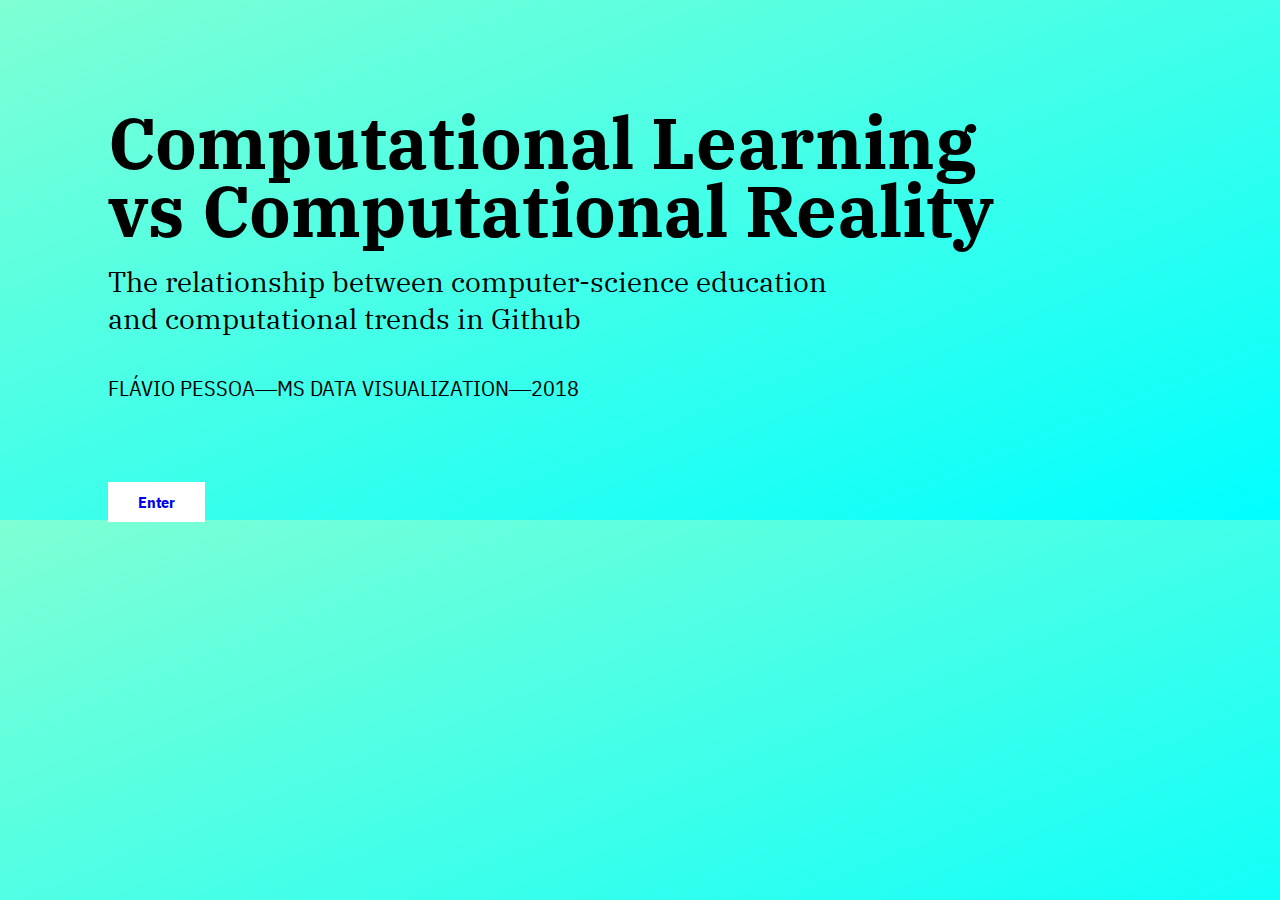
==== thesis/index.html @ eed4825b "Update index.html" ====
<!DOCTYPE html>
<html>
<title>Computational Learning vs Computational Reality</title>
        
<link href="https://fonts.googleapis.com/css?family=Open+Sans:400,700|IBM+Plex+Sans+Condensed:400,400i,700,700i|IBM+Plex+Serif:200,200i,400,400i,700,700i" rel="stylesheet">
	
	<style>
        body {
        background: linear-gradient(to bottom right, aquamarine, aqua);
	}
		
	.margin {
	padding: 100px 0px 0px 100px;
	}
		
        h1 {
	font-family: 'IBM Plex Serif';
	font-weight: 700;
	line-height: 95%;
	padding: 0;
	margin: 0;
	color: black;
	font-size: 72px;
        }
	
	h2 {
	font-family: 'IBM Plex Serif';
	font-weight: 400;
	padding: 0;
	margin: 0;
	color: black;
	font-size: 28px;
        }
		
	h3 {
	font-family: 'IBM Plex Sans Condensed';
	font-weight: 400;
	padding: 0;
	margin: 0;
	color: black;
	text-transform: uppercase;
	font-size: 22px;
        }
		
	a:link {
	font-family:'IBM Plex Sans Condensed';
	font-size: 16px;
	font-weight: 700;
   	font-color: white;
	text-decoration: none;
    	background-color: white;
	padding: 10px 30px 10px 30px;
	}

	a:hover {
	font-family:'IBM Plex Sans Condensed';
	font-size: 16px;
	font-weight: 700;
   	font-color: light gray;
	text-decoration: none;
    	background-color: white;
	padding: 10px 30px 10px 30px;
	}
		
	a:active {
	font-family:'IBM Plex Sans Condensed';
	font-size: 16px;
	font-weight: 700;
   	font-color: white;
	text-decoration: none;
    	background-color: white;
	padding: 10px 30px 10px 30px;
	}

	</style>
	
	<body>
	<div class="margin">
	<h1> Computational Learning <br> vs Computational Reality </h1> <br>
	<h2> The relationship between <bold> computer-science education </bold> <br> and <bold>computational trends in Github </bold> </h2>
	<br>
	<br>
	<h3> Flávio Pessoa&#8213;MS Data Visualization&#8213;2018 </h3>
	<br>
	<br>
	<br>
	<br>
	<br>
	<div style='button'> <a href="graphics.html">Enter</a> </div>
	</div>
	</body>
</html>
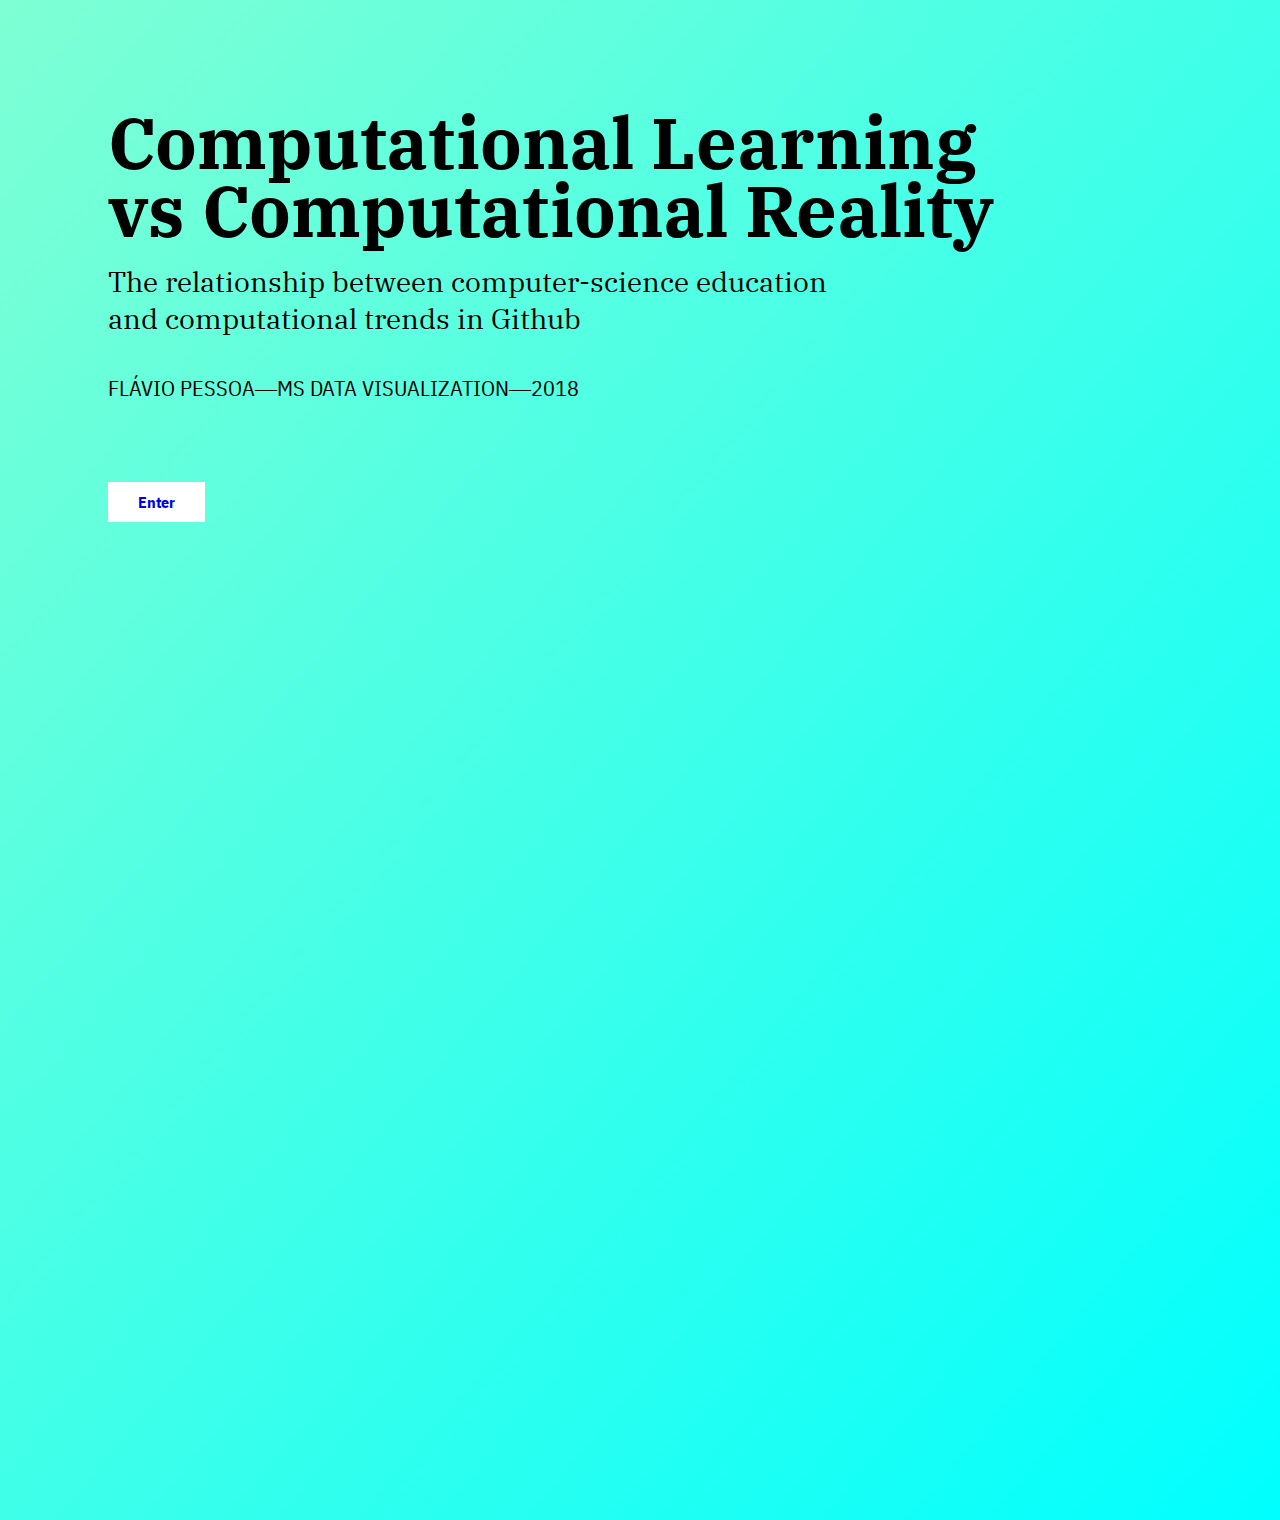
==== commit c029483b: "Update index.html" ====
--- a/thesis/index.html
+++ b/thesis/index.html
@@ -10,7 +10,7 @@
 	}
 		
 	.margin {
-	padding: 100px 0px 0px 100px;
+	padding: 100px 0px 1000px 100px;
 	}
 		
         h1 {
@@ -77,7 +77,7 @@
 	<body>
 	<div class="margin">
 	<h1> Computational Learning <br> vs Computational Reality </h1> <br>
-	<h2> The relationship between <bold> computer-science education </bold> <br> and <bold>computational trends in Github </bold> </h2>
+	<h2> The relationship between computer-science education <br> and computational trends in Github </h2>
 	<br>
 	<br>
 	<h3> Flávio Pessoa&#8213;MS Data Visualization&#8213;2018 </h3>
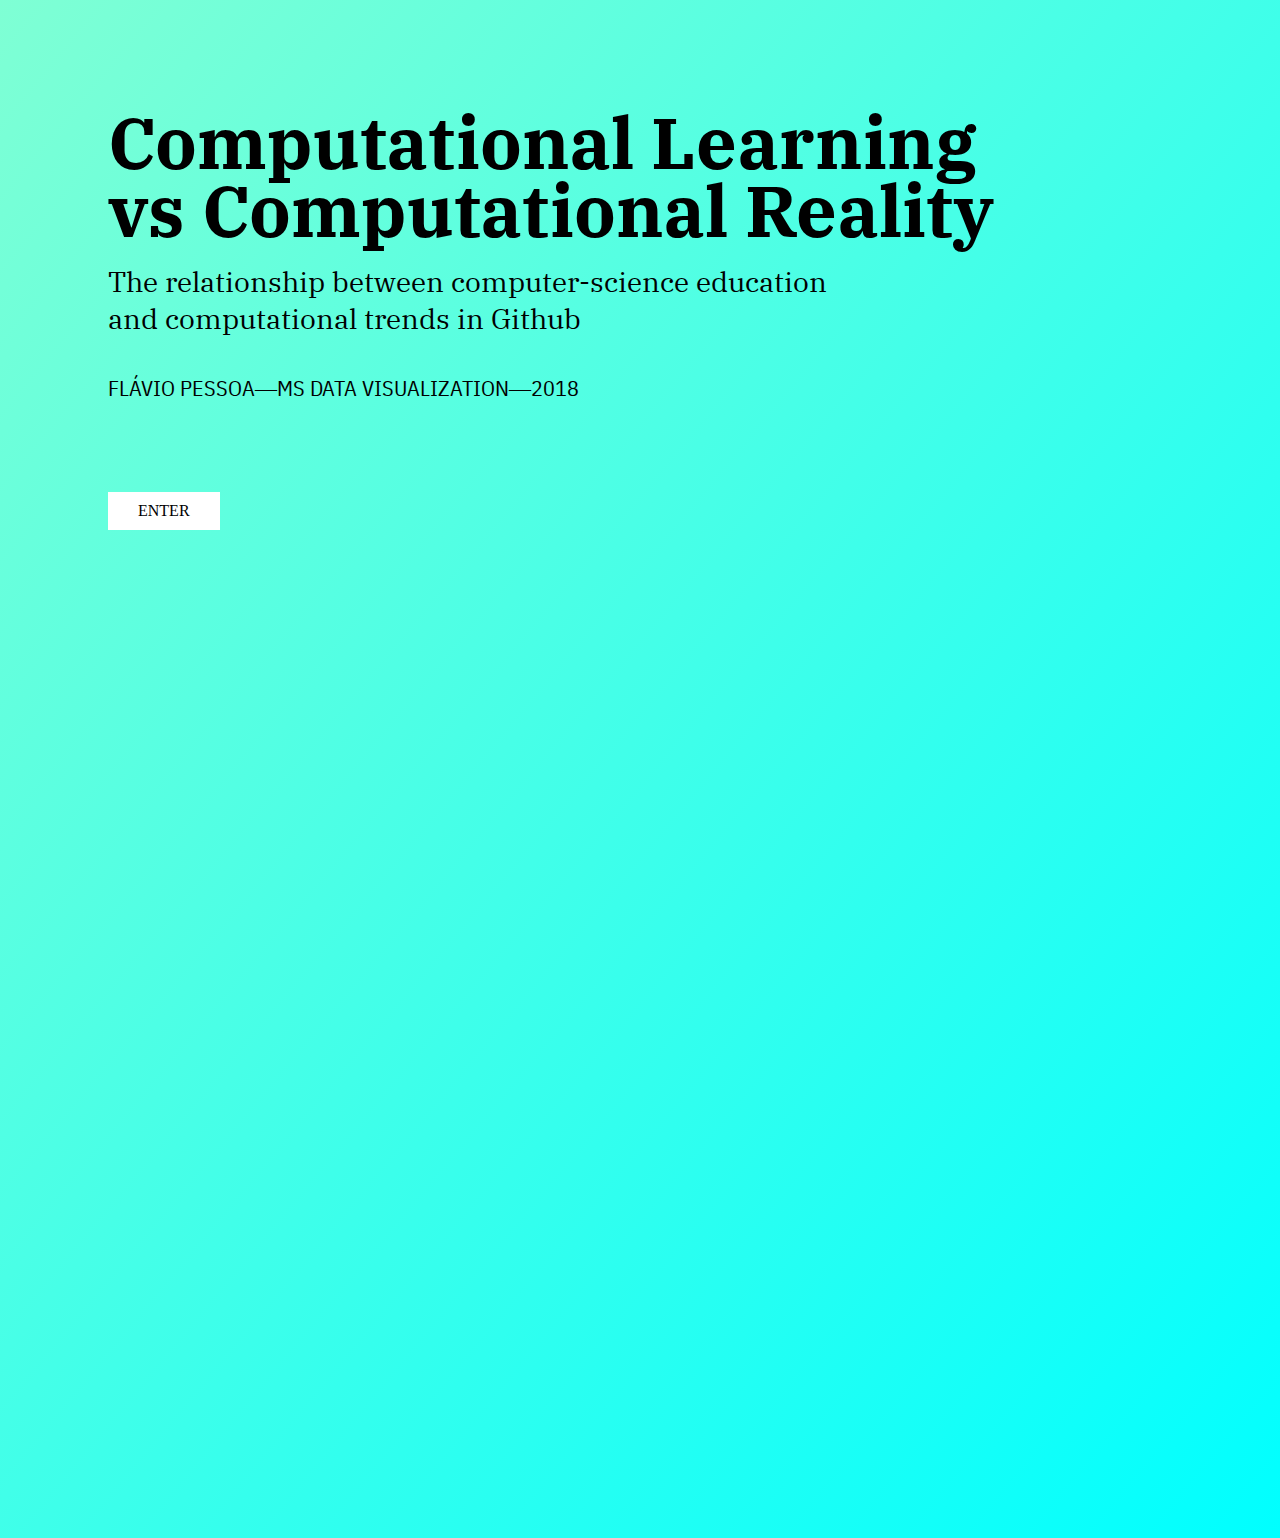
==== commit 379ad519: "Update index.html" ====
--- a/thesis/index.html
+++ b/thesis/index.html
@@ -42,35 +42,28 @@
 	font-size: 22px;
         }
 		
-	a:link {
-	font-family:'IBM Plex Sans Condensed';
-	font-size: 16px;
-	font-weight: 700;
-   	font-color: white;
-	text-decoration: none;
-    	background-color: white;
-	padding: 10px 30px 10px 30px;
-	}
+	.link-style {
+	     font-family: 'Open Sans';
+	     font-weight: 400;
+	     color: black;
+	     text-transform: uppercase;
+	     font-size: 14px;
+	     letter-spacing: 5px;
+	     }
 
-	a:hover {
-	font-family:'IBM Plex Sans Condensed';
-	font-size: 16px;
-	font-weight: 700;
-   	font-color: light gray;
-	text-decoration: none;
-    	background-color: white;
-	padding: 10px 30px 10px 30px;
-	}
-		
-	a:active {
-	font-family:'IBM Plex Sans Condensed';
-	font-size: 16px;
-	font-weight: 700;
-   	font-color: white;
-	text-decoration: none;
-    	background-color: white;
-	padding: 10px 30px 10px 30px;
-	}
+	    a:link, a:visited {
+	    background-color: white;
+	    color: black;
+	    padding: 10px 30px;
+	    text-align: center; 
+	    text-decoration: none;
+	    text-transform: uppercase;
+	    display: inline-block;
+	    }
+
+	    a:hover, a:active {
+	    background-color: lightgray;
+	    }
 
 	</style>
 	
@@ -86,7 +79,7 @@
 	<br>
 	<br>
 	<br>
-	<div style='button'> <a href="graphics.html">Enter</a> </div>
+	<div> <a href="graphics.html">Enter</a> </div>
 	</div>
 	</body>
 </html>
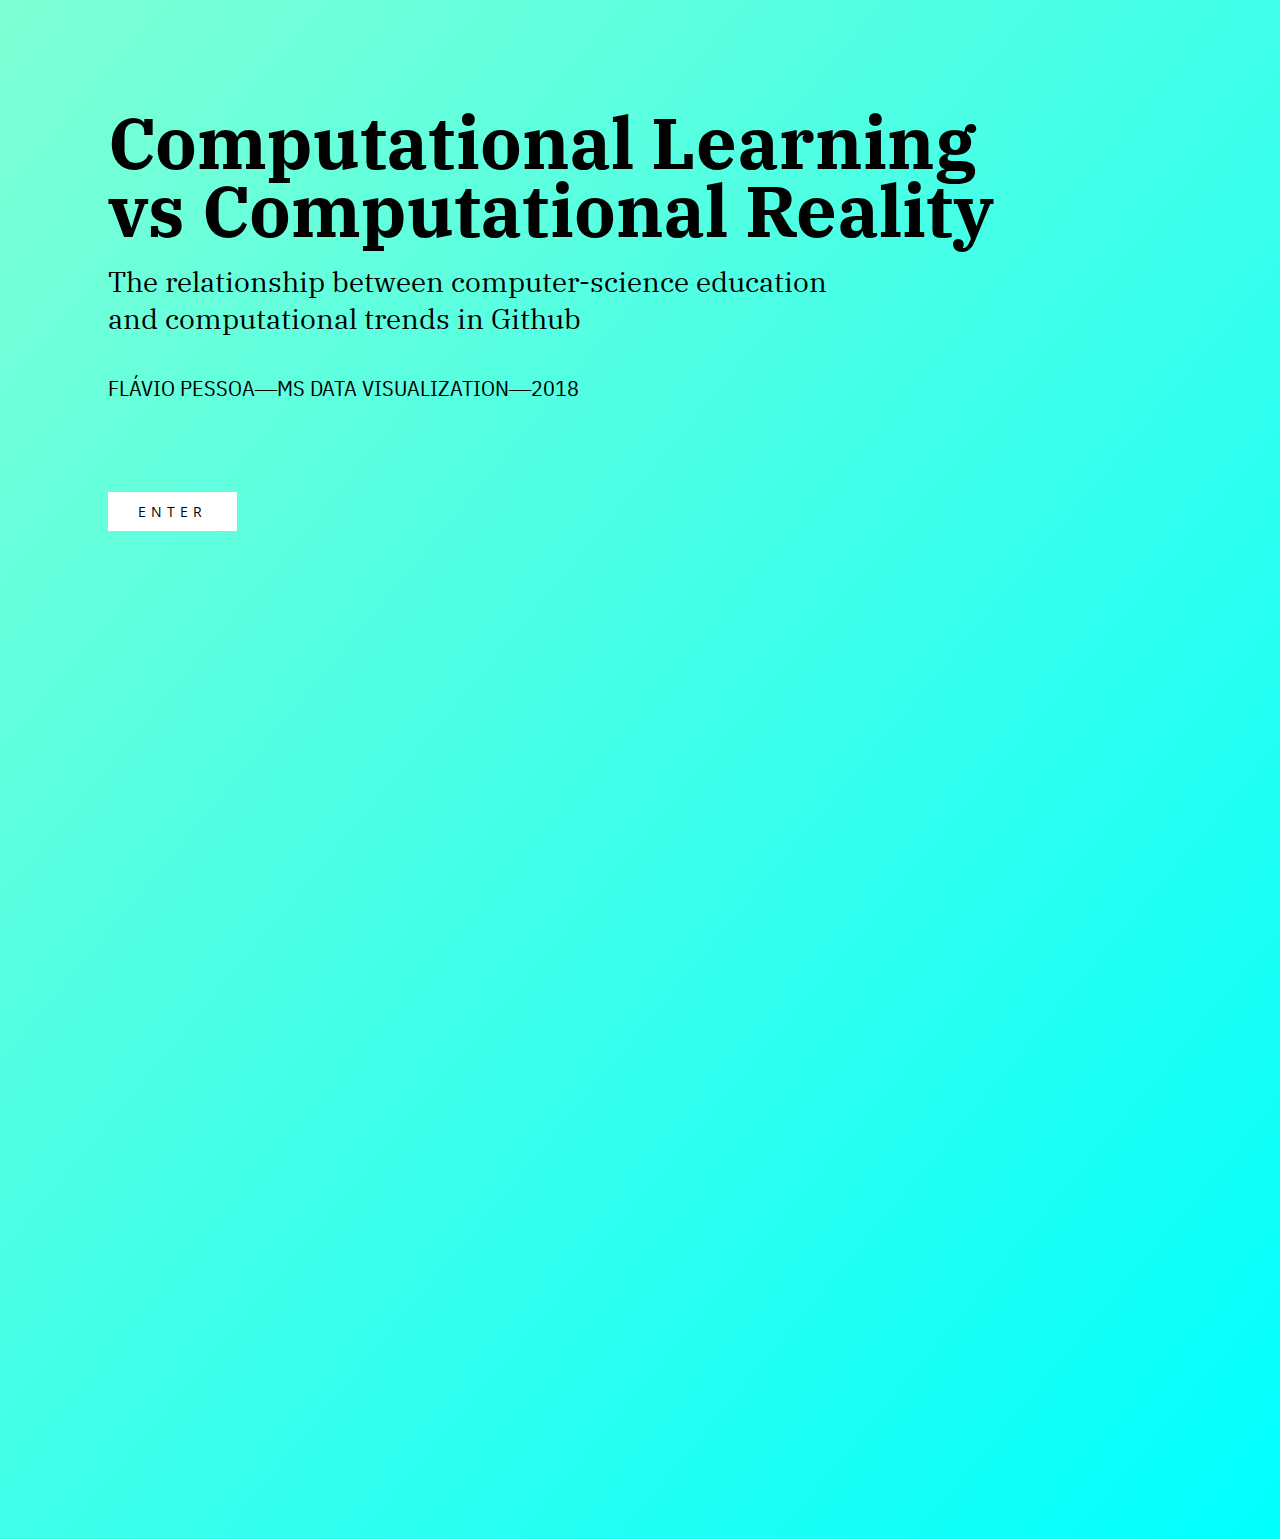
==== commit bebce3ae: "Update index.html" ====
--- a/thesis/index.html
+++ b/thesis/index.html
@@ -79,7 +79,7 @@
 	<br>
 	<br>
 	<br>
-	<div> <a href="graphics.html">Enter</a> </div>
+	<div class='link-style'> <a href="graphics.html">Enter</a> </div>
 	</div>
 	</body>
 </html>
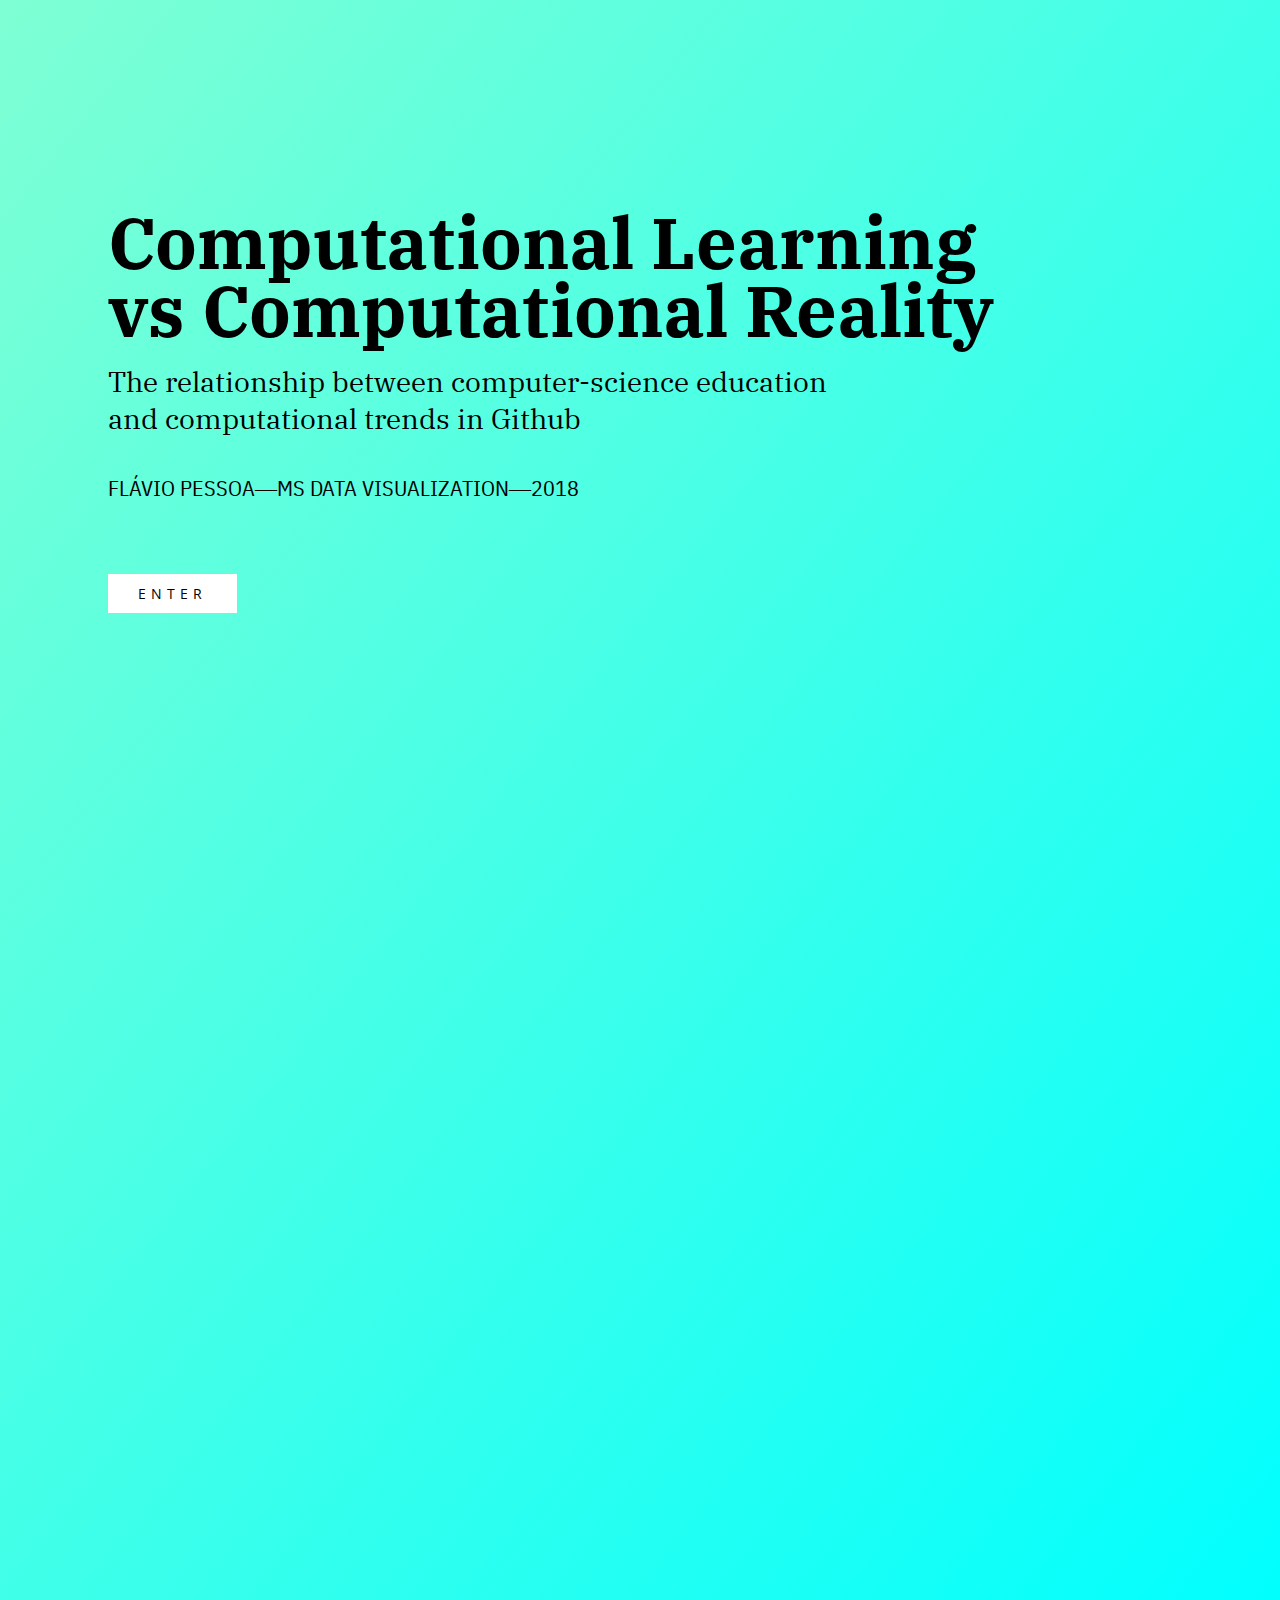
==== commit 930a6e91: "Update index.html" ====
--- a/thesis/index.html
+++ b/thesis/index.html
@@ -10,7 +10,7 @@
 	}
 		
 	.margin {
-	padding: 100px 0px 1000px 100px;
+	padding: 200px 0px 1000px 100px;
 	}
 		
         h1 {
@@ -78,7 +78,6 @@
 	<br>
 	<br>
 	<br>
-	<br>
 	<div class='link-style'> <a href="graphics.html">Enter</a> </div>
 	</div>
 	</body>
